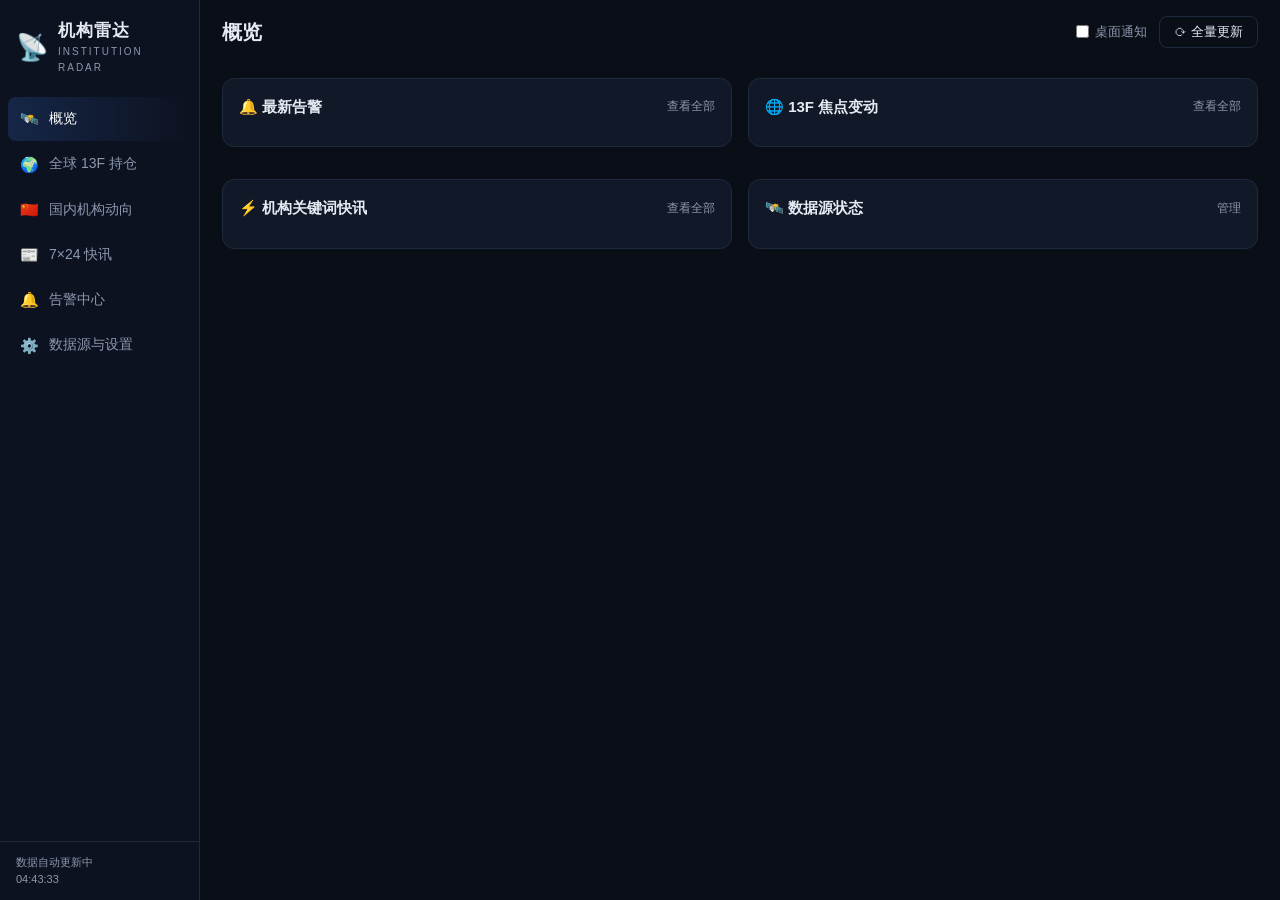
==== templates/index.html @ ff3d2e99 "机构雷达 Institution Radar：全球+国内投资机构持仓变动与异动新闻监控网站 - SEC EDGAR 13F：18 家全球机构季度持仓与环比变动（新增/清仓/增持/减持），CIK 自动修" ====
<!DOCTYPE html>
<html lang="zh-CN">
<head>
<meta charset="UTF-8">
<meta name="viewport" content="width=device-width, initial-scale=1.0">
<title>机构雷达 · 全球+国内机构动向监控</title>
<link rel="stylesheet" href="/static/css/app.css">
<link rel="icon" href="data:image/svg+xml,<svg xmlns='http://www.w3.org/2000/svg' viewBox='0 0 100 100'><text y='.9em' font-size='90'>📡</text></svg>">
</head>
<body>
<div class="layout">
  <aside class="sidebar">
    <div class="logo"><span class="logo-icon">📡</span><div><div class="logo-name">机构雷达</div><div class="logo-sub">Institution Radar</div></div></div>
    <nav class="menu" id="menu">
      <a href="#/overview" class="active" data-page="overview"><span class="mi">🛰️</span>概览</a>
      <a href="#/global" data-page="global"><span class="mi">🌍</span>全球 13F 持仓</a>
      <a href="#/domestic" data-page="domestic"><span class="mi">🇨🇳</span>国内机构动向</a>
      <a href="#/news" data-page="news"><span class="mi">📰</span>7×24 快讯</a>
      <a href="#/alerts" data-page="alerts"><span class="mi">🔔</span>告警中心<span class="badge" id="alert-badge" hidden>0</span></a>
      <a href="#/settings" data-page="settings"><span class="mi">⚙️</span>数据源与设置</a>
    </nav>
    <div class="sidebar-foot">
      <div class="foot-row">数据自动更新中</div>
      <div class="foot-row" id="foot-clock">--:--:--</div>
    </div>
  </aside>

  <main class="main">
    <header class="topbar">
      <h1 id="page-title">概览</h1>
      <div class="topbar-actions">
        <label class="switch" title="新告警桌面通知"><input type="checkbox" id="desktop-notify"><span>桌面通知</span></label>
        <button class="btn ghost" id="btn-refresh-all" title="触发一轮全量更新">⟳ 全量更新</button>
      </div>
    </header>

    <!-- 概览 -->
    <section id="page-overview" class="page">
      <div class="stat-grid" id="stat-grid"></div>
      <div class="grid-2">
        <div class="panel"><div class="panel-head"><h3>🔔 最新告警</h3><a class="more" href="#/alerts">查看全部</a></div><div class="alert-list" id="ov-alerts"></div></div>
        <div class="panel"><div class="panel-head"><h3>🌐 13F 焦点变动 <span class="sub" id="ov-quarter"></span></h3><a class="more" href="#/global">查看全部</a></div><div class="table-wrap" id="ov-changes"></div></div>
        <div class="panel"><div class="panel-head"><h3>⚡ 机构关键词快讯</h3><a class="more" href="#/news">查看全部</a></div><div class="news-list" id="ov-news"></div></div>
        <div class="panel"><div class="panel-head"><h3>🛰️ 数据源状态</h3><a class="more" href="#/settings">管理</a></div><div class="src-mini" id="ov-sources"></div></div>
      </div>
    </section>

    <!-- 全球13F -->
    <section id="page-global" class="page" hidden>
      <div class="global-layout">
        <div class="panel inst-panel">
          <div class="panel-head"><h3>机构</h3></div>
          <input class="input" id="inst-search" placeholder="搜索机构…">
          <div class="inst-list" id="inst-list"></div>
        </div>
        <div class="global-main">
          <div class="panel" id="inst-head"></div>
          <div class="tabs" id="hold-tabs">
            <button class="tab active" data-tab="changes">持仓变动</button>
            <button class="tab" data-tab="current">当前持仓</button>
          </div>
          <div class="panel" id="tab-changes">
            <div class="toolbar">
              <div class="seg" id="change-seg">
                <button class="seg-btn active" data-t="">全部</button>
                <button class="seg-btn" data-t="新增">新增</button>
                <button class="seg-btn" data-t="清仓">清仓</button>
                <button class="seg-btn" data-t="增持">增持</button>
                <button class="seg-btn" data-t="减持">减持</button>
              </div>
              <select class="input sel" id="quarter-sel"></select>
              <input class="input" id="chg-search" placeholder="搜索股票/机构…">
              <button class="btn ghost" id="chg-export">导出CSV</button>
            </div>
            <div class="chart-box"><canvas id="chg-chart"></canvas></div>
            <div class="table-wrap" id="chg-table"></div>
          </div>
          <div class="panel" id="tab-current" hidden>
            <div class="toolbar"><input class="input" id="cur-search" placeholder="搜索持仓…"><span class="hint" id="cur-meta"></span></div>
            <div class="table-wrap" id="cur-table"></div>
          </div>
        </div>
      </div>
    </section>

    <!-- 国内动向 -->
    <section id="page-domestic" class="page" hidden>
      <div class="tabs" id="dom-tabs">
        <button class="tab active" data-tab="billboard">🐉 龙虎榜</button>
        <button class="tab" data-tab="hkt">🌊 沪深港通资金</button>
        <button class="tab" data-tab="holders">🏦 十大流通股东</button>
        <button class="tab" data-tab="ztpool">🔥 涨停池</button>
      </div>
      <div class="panel" id="dom-billboard">
        <div class="toolbar">
          <select class="input sel" id="bb-date"></select>
          <input class="input" id="bb-search" placeholder="搜索代码/名称…">
          <span class="hint" id="bb-meta"></span>
        </div>
        <div class="table-wrap" id="bb-table"></div>
      </div>
      <div class="panel" id="dom-hkt" hidden>
        <div class="toolbar"><span class="hint">北向资金 = 沪股通 + 深股通 每日净买入（亿元）</span></div>
        <div class="chart-box tall"><canvas id="hkt-chart"></canvas></div>
        <div class="table-wrap" id="hkt-table"></div>
      </div>
      <div class="panel" id="dom-holders" hidden>
        <div class="toolbar">
          <input class="input" id="wl-code" placeholder="6位代码" style="width:110px">
          <input class="input" id="wl-name" placeholder="名称" style="width:120px">
          <button class="btn primary" id="wl-add">+ 自选股</button>
          <div class="seg" id="holder-type-seg"><button class="seg-btn active" data-t="">全部类型</button></div>
          <input class="input" id="holder-search" placeholder="搜索股东…">
        </div>
        <div class="watch-chips" id="watch-chips"></div>
        <div class="table-wrap" id="holder-table"></div>
      </div>
      <div class="panel" id="dom-ztpool" hidden>
        <div class="toolbar"><select class="input sel" id="zt-date"></select><span class="hint" id="zt-meta"></span></div>
        <div class="zt-grid" id="zt-grid"></div>
      </div>
    </section>

    <!-- 快讯 -->
    <section id="page-news" class="page" hidden>
      <div class="panel">
        <div class="toolbar">
          <div class="seg" id="news-seg">
            <button class="seg-btn active" data-t="">全部</button>
            <button class="seg-btn" data-t="东财快讯">东财快讯</button>
            <button class="seg-btn" data-t="新浪7x24">新浪7×24</button>
            <button class="seg-btn" data-t="matched">⚡ 机构命中</button>
          </div>
          <input class="input" id="news-search" placeholder="搜索关键词…">
        </div>
        <div class="news-list" id="news-list"></div>
      </div>
    </section>

    <!-- 告警 -->
    <section id="page-alerts" class="page" hidden>
      <div class="panel">
        <div class="toolbar">
          <div class="seg" id="alert-seg">
            <button class="seg-btn active" data-t="">全部</button>
            <button class="seg-btn" data-t="holding">13F 变动</button>
            <button class="seg-btn" data-t="holder">股东异动</button>
            <button class="seg-btn" data-t="news_kw">关键词</button>
          </div>
          <button class="btn ghost" id="alert-clear">清空记录</button>
        </div>
        <div class="alert-list big" id="alert-list"></div>
      </div>
    </section>

    <!-- 设置 -->
    <section id="page-settings" class="page" hidden>
      <div class="grid-2">
        <div class="panel"><div class="panel-head"><h3>🛰️ 数据源 · 自动更新</h3></div>
          <div class="src-list" id="src-list"></div>
        </div>
        <div class="panel"><div class="panel-head"><h3>🔔 告警规则</h3></div>
          <div class="form">
            <div class="form-row"><label>13F 变动幅度阈值</label><div class="inline"><input class="input num" id="r-13f-pct" type="number"> % 且市值 ≥ <input class="input num" id="r-13f-val" type="number"> 亿美元</div></div>
            <div class="form-row"><label>股东增减持幅度阈值</label><div class="inline"><input class="input num" id="r-holder-pct" type="number"> %</div></div>
            <div class="form-row"><label>关注的股东类型</label><div class="checks" id="r-holder-types"></div></div>
            <div class="form-row"><label>推送最低级别</label>
              <select class="input sel" id="r-min-level"><option value="info">全部（含普通）</option><option value="important">重要</option><option value="critical">仅关键</option></select></div>
            <button class="btn primary" id="r-save">保存规则</button>
          </div>
        </div>
        <div class="panel"><div class="panel-head"><h3>📤 推送渠道</h3><span class="sub">配置后新告警自动推送</span></div>
          <div class="form" id="notify-form"></div>
        </div>
        <div class="panel"><div class="panel-head"><h3>🌐 网络代理</h3><span class="sub">SEC EDGAR 需要代理访问</span></div>
          <div class="form">
            <div class="form-row"><label>代理地址</label><input class="input" id="proxy-url" placeholder="http://127.0.0.1:6152"></div>
            <div class="form-row"><label>启用代理（13F 爬虫）</label><label class="switch"><input type="checkbox" id="proxy-on"><span></span></label></div>
            <button class="btn primary" id="proxy-save">保存</button>
          </div>
        </div>
      </div>
    </section>
  </main>
</div>
<script src="/static/vendor/chart.umd.min.js"></script>
<script src="/static/js/app.js"></script>
</body>
</html>
---- static/css/app.css ----
/* 机构雷达 · 深色金融仪表盘 */
:root {
  --bg: #0a0e16;
  --panel: #111827;
  --panel2: #161f31;
  --border: #1f2a3d;
  --text: #e5eaf3;
  --muted: #8b98ad;
  --accent: #3b82f6;
  --green: #22c55e;
  --red: #ef4444;
  --amber: #f59e0b;
  --purple: #a78bfa;
}
* { box-sizing: border-box; margin: 0; padding: 0; }
body {
  background: var(--bg); color: var(--text);
  font-family: -apple-system, "PingFang SC", "Hiragino Sans GB", "Microsoft YaHei", sans-serif;
  font-size: 14px; line-height: 1.55;
}
a { color: var(--accent); text-decoration: none; }

.layout { display: flex; min-height: 100vh; }

/* ---------- 侧栏 ---------- */
.sidebar {
  width: 200px; flex-shrink: 0; background: #0d1220;
  border-right: 1px solid var(--border);
  display: flex; flex-direction: column; position: sticky; top: 0; height: 100vh;
}
.logo { display: flex; gap: 10px; align-items: center; padding: 18px 16px 14px; }
.logo-icon { font-size: 26px; }
.logo-name { font-size: 17px; font-weight: 700; letter-spacing: 1px; }
.logo-sub { font-size: 10px; color: var(--muted); letter-spacing: 2px; text-transform: uppercase; }
.menu { display: flex; flex-direction: column; padding: 8px; gap: 2px; flex: 1; }
.menu a {
  display: flex; align-items: center; gap: 10px; padding: 10px 12px;
  color: var(--muted); border-radius: 8px; font-size: 14px; transition: all .15s;
}
.menu a:hover { background: var(--panel2); color: var(--text); }
.menu a.active { background: linear-gradient(90deg, rgba(59,130,246,.18), transparent); color: #fff; }
.menu a.active .mi { filter: none; }
.mi { font-size: 15px; }
.badge {
  margin-left: auto; background: var(--red); color: #fff; font-size: 11px;
  border-radius: 9px; padding: 0 6px; min-width: 18px; text-align: center; font-weight: 600;
}
.sidebar-foot { padding: 12px 16px; border-top: 1px solid var(--border); color: var(--muted); font-size: 11px; }

/* ---------- 主区 ---------- */
.main { flex: 1; padding: 0 22px 40px; min-width: 0; }
.topbar {
  display: flex; align-items: center; justify-content: space-between;
  padding: 16px 0 14px; position: sticky; top: 0; background: var(--bg); z-index: 5;
}
.topbar h1 { font-size: 20px; font-weight: 700; }
.topbar-actions { display: flex; gap: 12px; align-items: center; }

.btn {
  border: 1px solid var(--border); background: var(--panel2); color: var(--text);
  padding: 6px 14px; border-radius: 8px; cursor: pointer; font-size: 13px; transition: all .15s;
}
.btn:hover { border-color: var(--accent); }
.btn.primary { background: var(--accent); border-color: var(--accent); color: #fff; }
.btn.primary:hover { background: #2563eb; }
.btn.ghost { background: transparent; }
.btn.danger { color: var(--red); }
.btn:disabled { opacity: .5; cursor: not-allowed; }

.input {
  background: #0d1424; border: 1px solid var(--border); color: var(--text);
  border-radius: 8px; padding: 6px 10px; font-size: 13px; outline: none;
}
.input:focus { border-color: var(--accent); }
.input.num { width: 90px; }
.sel { padding-right: 24px; }

.switch { display: inline-flex; align-items: center; gap: 6px; cursor: pointer; color: var(--muted); font-size: 13px; }
.switch input { accent-color: var(--accent); }

/* ---------- 面板 ---------- */
.page { animation: fadein .2s; }
@keyframes fadein { from { opacity: 0; transform: translateY(4px); } to { opacity: 1; } }
.panel {
  background: var(--panel); border: 1px solid var(--border);
  border-radius: 12px; padding: 16px; margin-bottom: 16px;
}
.panel-head { display: flex; align-items: center; justify-content: space-between; margin-bottom: 12px; }
.panel-head h3 { font-size: 15px; font-weight: 600; }
.panel-head .sub { color: var(--muted); font-size: 12px; font-weight: 400; margin-left: 8px; }
.more { font-size: 12px; color: var(--muted); }
.more:hover { color: var(--accent); }
.grid-2 { display: grid; grid-template-columns: 1fr 1fr; gap: 16px; }
@media (max-width: 1100px) { .grid-2 { grid-template-columns: 1fr; } }

/* ---------- 统计卡 ---------- */
.stat-grid { display: grid; grid-template-columns: repeat(6, 1fr); gap: 12px; margin-bottom: 16px; }
@media (max-width: 1100px) { .stat-grid { grid-template-columns: repeat(3, 1fr); } }
.stat {
  background: var(--panel); border: 1px solid var(--border); border-radius: 12px; padding: 14px 16px;
}
.stat .v { font-size: 22px; font-weight: 700; margin: 2px 0; }
.stat .k { font-size: 12px; color: var(--muted); }
.stat .d { font-size: 11px; color: var(--muted); }
.stat.up .v { color: var(--green); }
.stat.down .v { color: var(--red); }

/* ---------- 表格 ---------- */
.table-wrap { overflow-x: auto; }
table { width: 100%; border-collapse: collapse; font-size: 13px; }
th {
  text-align: left; color: var(--muted); font-weight: 500; font-size: 12px;
  padding: 8px 10px; border-bottom: 1px solid var(--border); white-space: nowrap;
  position: sticky; top: 0; background: var(--panel); cursor: default;
}
th.sortable { cursor: pointer; }
th.sortable:hover { color: var(--text); }
td { padding: 8px 10px; border-bottom: 1px solid rgba(31,42,61,.5); white-space: nowrap; }
tr:hover td { background: rgba(59,130,246,.05); }
td.num, th.num { text-align: right; font-variant-numeric: tabular-nums; }
.pos { color: var(--green); }
.neg { color: var(--red); }
.muted { color: var(--muted); }
.mono { font-family: "SF Mono", Menlo, monospace; font-size: 12px; }

.tag {
  display: inline-block; padding: 1px 8px; border-radius: 20px; font-size: 11px;
  border: 1px solid; margin-right: 4px;
}
.tag.g { color: var(--green); border-color: rgba(34,197,94,.4); background: rgba(34,197,94,.08); }
.tag.r { color: var(--red); border-color: rgba(239,68,68,.4); background: rgba(239,68,68,.08); }
.tag.b { color: var(--accent); border-color: rgba(59,130,246,.4); background: rgba(59,130,246,.08); }
.tag.y { color: var(--amber); border-color: rgba(245,158,11,.4); background: rgba(245,158,11,.08); }
.tag.p { color: var(--purple); border-color: rgba(167,139,250,.4); background: rgba(167,139,250,.08); }
.tag.n { color: var(--muted); border-color: var(--border); background: transparent; }

/* ---------- 快讯 ---------- */
.news-list { max-height: 520px; overflow-y: auto; }
.news-item { padding: 10px 4px; border-bottom: 1px solid rgba(31,42,61,.5); }
.news-item .meta { display: flex; gap: 8px; align-items: center; font-size: 11px; color: var(--muted); margin-bottom: 3px; }
.news-item .src { color: var(--accent); }
.news-item .content { font-size: 13px; }
.news-item .content .kw { color: var(--amber); font-weight: 600; }
.news-item .content .inst { color: var(--purple); font-weight: 600; }
.news-item a { color: inherit; }

/* ---------- 告警 ---------- */
.alert-list { max-height: 420px; overflow-y: auto; }
.alert-list.big { max-height: none; }
.alert-item { padding: 11px 12px; border-left: 3px solid var(--muted); background: var(--panel2); border-radius: 8px; margin-bottom: 8px; }
.alert-item.critical { border-left-color: var(--red); }
.alert-item.important { border-left-color: var(--amber); }
.alert-item.info { border-left-color: var(--accent); }
.alert-item .t { font-weight: 600; font-size: 13.5px; margin-bottom: 2px; }
.alert-item .d { font-size: 12.5px; color: var(--muted); }
.alert-item .meta { font-size: 11px; color: var(--muted); margin-top: 4px; display: flex; gap: 8px; align-items: center; }
.empty { color: var(--muted); text-align: center; padding: 30px 0; font-size: 13px; }

/* ---------- tabs/seg ---------- */
.tabs { display: flex; gap: 6px; margin-bottom: 12px; flex-wrap: wrap; }
.tab {
  background: var(--panel); border: 1px solid var(--border); color: var(--muted);
  padding: 8px 18px; border-radius: 9px; cursor: pointer; font-size: 13.5px;
}
.tab.active { color: #fff; border-color: var(--accent); background: rgba(59,130,246,.15); }
.seg { display: inline-flex; background: #0d1424; border: 1px solid var(--border); border-radius: 8px; padding: 2px; gap: 2px; }
.seg-btn {
  background: transparent; border: 0; color: var(--muted); padding: 4px 12px;
  border-radius: 6px; cursor: pointer; font-size: 12.5px;
}
.seg-btn.active { background: var(--accent); color: #fff; }
.toolbar { display: flex; gap: 10px; align-items: center; margin-bottom: 12px; flex-wrap: wrap; }
.hint { color: var(--muted); font-size: 12px; }

/* ---------- 13F ---------- */
.global-layout { display: grid; grid-template-columns: 240px 1fr; gap: 16px; align-items: start; }
.inst-panel { padding: 12px; position: sticky; top: 70px; max-height: calc(100vh - 100px); display: flex; flex-direction: column; }
.inst-list { overflow-y: auto; margin-top: 10px; }
.inst-item {
  padding: 9px 10px; border-radius: 8px; cursor: pointer; display: flex;
  align-items: center; gap: 8px; border: 1px solid transparent;
}
.inst-item:hover { background: var(--panel2); }
.inst-item.active { background: rgba(59,130,246,.15); border-color: rgba(59,130,246,.4); }
.inst-item .nm { flex: 1; min-width: 0; }
.inst-item .nm b { display: block; font-size: 13px; white-space: nowrap; overflow: hidden; text-overflow: ellipsis; }
.inst-item .nm span { font-size: 11px; color: var(--muted); }
.inst-item .follow { cursor: pointer; opacity: .55; font-size: 14px; }
.inst-item .follow.on { opacity: 1; }
.inst-head { display: flex; gap: 26px; flex-wrap: wrap; align-items: center; }
.inst-head .big { font-size: 20px; font-weight: 700; }
.inst-head .cell .k { font-size: 11px; color: var(--muted); }
.inst-head .cell .v { font-size: 16px; font-weight: 600; font-variant-numeric: tabular-nums; }
.chart-box { height: 260px; margin: 6px 0 14px; }
.chart-box.tall { height: 300px; }

/* ---------- 国内 ---------- */
.watch-chips { display: flex; flex-wrap: wrap; gap: 6px; margin-bottom: 12px; }
.chip {
  background: var(--panel2); border: 1px solid var(--border); border-radius: 16px;
  padding: 3px 10px; font-size: 12px; cursor: pointer;
}
.chip.active { border-color: var(--accent); color: var(--accent); }
.chip .x { color: var(--muted); margin-left: 5px; }
.chip .x:hover { color: var(--red); }
.zt-grid { display: grid; grid-template-columns: repeat(auto-fill, minmax(170px, 1fr)); gap: 10px; }
.zt-card {
  background: var(--panel2); border: 1px solid var(--border); border-radius: 10px; padding: 10px 12px;
}
.zt-card .n { font-weight: 600; display: flex; justify-content: space-between; }
.zt-card .lbc { color: var(--red); font-weight: 700; }
.zt-card .s { font-size: 11.5px; color: var(--muted); margin-top: 4px; }

/* ---------- 数据源/设置 ---------- */
.src-list, .src-mini { display: flex; flex-direction: column; gap: 8px; }
.src-mini .srow { padding: 6px 2px; border-bottom: 1px solid rgba(31,42,61,.5); font-size: 12.5px; display: flex; gap: 8px; align-items: center; }
.src-row {
  display: flex; gap: 10px; align-items: center; padding: 10px 12px;
  background: var(--panel2); border-radius: 10px; border: 1px solid var(--border); flex-wrap: wrap;
}
.src-row .nm { width: 190px; }
.src-row .st { flex: 1; min-width: 140px; font-size: 12px; color: var(--muted); }
.dot { display: inline-block; width: 8px; height: 8px; border-radius: 50%; margin-right: 6px; }
.dot.ok { background: var(--green); }
.dot.fail { background: var(--red); }
.dot.never { background: var(--muted); }
.src-row .input.num { width: 64px; }
.form { display: flex; flex-direction: column; gap: 14px; }
.form-row label { display: block; font-size: 12.5px; color: var(--muted); margin-bottom: 6px; }
.form-row .inline { display: flex; gap: 8px; align-items: center; flex-wrap: wrap; }
.checks { display: flex; gap: 12px; flex-wrap: wrap; }
.checks label { display: inline-flex; gap: 5px; align-items: center; color: var(--text); font-size: 13px; margin: 0; }
.notify-row { display: grid; grid-template-columns: 130px 1fr auto auto; gap: 8px; align-items: center; }
.notify-row .nm { font-size: 13px; }

::-webkit-scrollbar { width: 8px; height: 8px; }
::-webkit-scrollbar-thumb { background: #26314a; border-radius: 4px; }
::-webkit-scrollbar-track { background: transparent; }
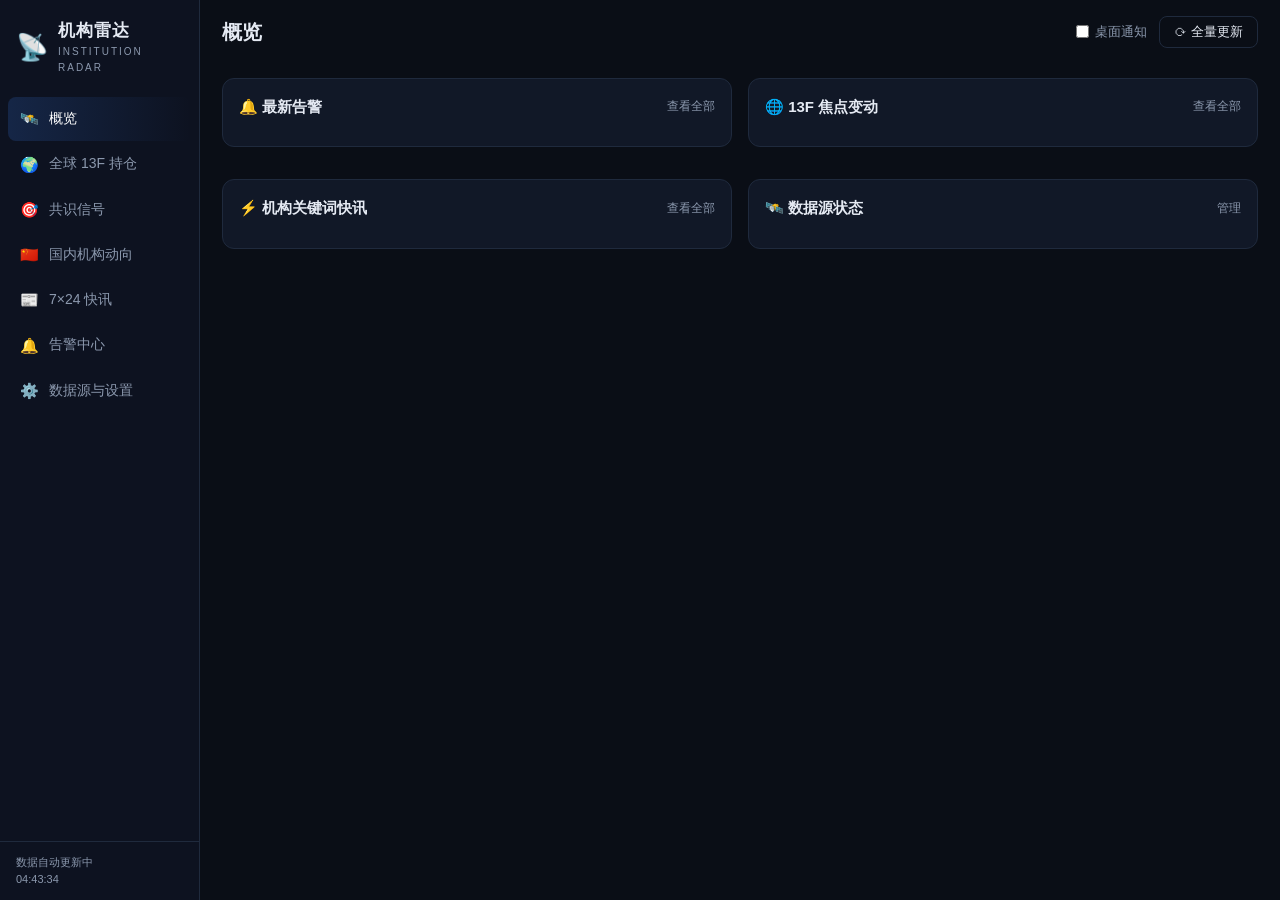
==== commit d788bf13: "feat: 共识信号页 + 个股透视 + 公开快照站点(GitHub Pages) + 竞品分析 - signals.py: 跨机构共识聚合(净买入机构数/新增/清仓/共识分)，≥3家同向自动告警 -" ====
--- a/templates/index.html
+++ b/templates/index.html
@@ -14,6 +14,7 @@
     <nav class="menu" id="menu">
       <a href="#/overview" class="active" data-page="overview"><span class="mi">🛰️</span>概览</a>
       <a href="#/global" data-page="global"><span class="mi">🌍</span>全球 13F 持仓</a>
+      <a href="#/signals" data-page="signals"><span class="mi">🎯</span>共识信号</a>
       <a href="#/domestic" data-page="domestic"><span class="mi">🇨🇳</span>国内机构动向</a>
       <a href="#/news" data-page="news"><span class="mi">📰</span>7×24 快讯</a>
       <a href="#/alerts" data-page="alerts"><span class="mi">🔔</span>告警中心<span class="badge" id="alert-badge" hidden>0</span></a>
@@ -83,6 +84,23 @@
       </div>
     </section>
 
+    <!-- 共识信号 -->
+    <section id="page-signals" class="page" hidden>
+      <div class="panel"><div class="panel-head"><h3>🎯 机构共识 <span class="sub" id="sig-quarter"></span><span class="sub">· 净买入机构数 ≥2 的标的（对标 Dataroma 活动流 / WhaleWisdom Double-down）</span></h3></div>
+        <div class="table-wrap" id="sig-buys"></div>
+      </div>
+      <div class="grid-2">
+        <div class="panel"><div class="panel-head"><h3>⚠️ 共识减持 / 清仓</h3></div><div class="table-wrap" id="sig-sells"></div></div>
+        <div class="panel"><div class="panel-head"><h3>🔍 个股透视 <span class="sub">· 查询某股票被哪些机构持有</span></h3></div>
+          <div class="toolbar"><input class="input" id="sig-stock-q" placeholder="输入代码/公司名，如 AAPL、ALPHABET、BABA"><button class="btn primary" id="sig-stock-btn">查询</button></div>
+          <div class="table-wrap" id="sig-stock"></div>
+        </div>
+      </div>
+      <div class="panel"><div class="panel-head"><h3>📋 A 股今日关注 <span class="sub">· 13F 共识 × 北向/龙虎榜/连板 联动（quantskills 式行动清单）</span></h3></div>
+        <div class="grid-3" id="sig-domestic"></div>
+      </div>
+    </section>
+
     <!-- 国内动向 -->
     <section id="page-domestic" class="page" hidden>
       <div class="tabs" id="dom-tabs">
--- a/static/css/app.css
+++ b/static/css/app.css
@@ -91,7 +91,8 @@
 .more { font-size: 12px; color: var(--muted); }
 .more:hover { color: var(--accent); }
 .grid-2 { display: grid; grid-template-columns: 1fr 1fr; gap: 16px; }
-@media (max-width: 1100px) { .grid-2 { grid-template-columns: 1fr; } }
+.grid-3 { display: grid; grid-template-columns: 1fr 1fr 1fr; gap: 16px; }
+@media (max-width: 1100px) { .grid-2, .grid-3 { grid-template-columns: 1fr; } }
 
 /* ---------- 统计卡 ---------- */
 .stat-grid { display: grid; grid-template-columns: repeat(6, 1fr); gap: 12px; margin-bottom: 16px; }
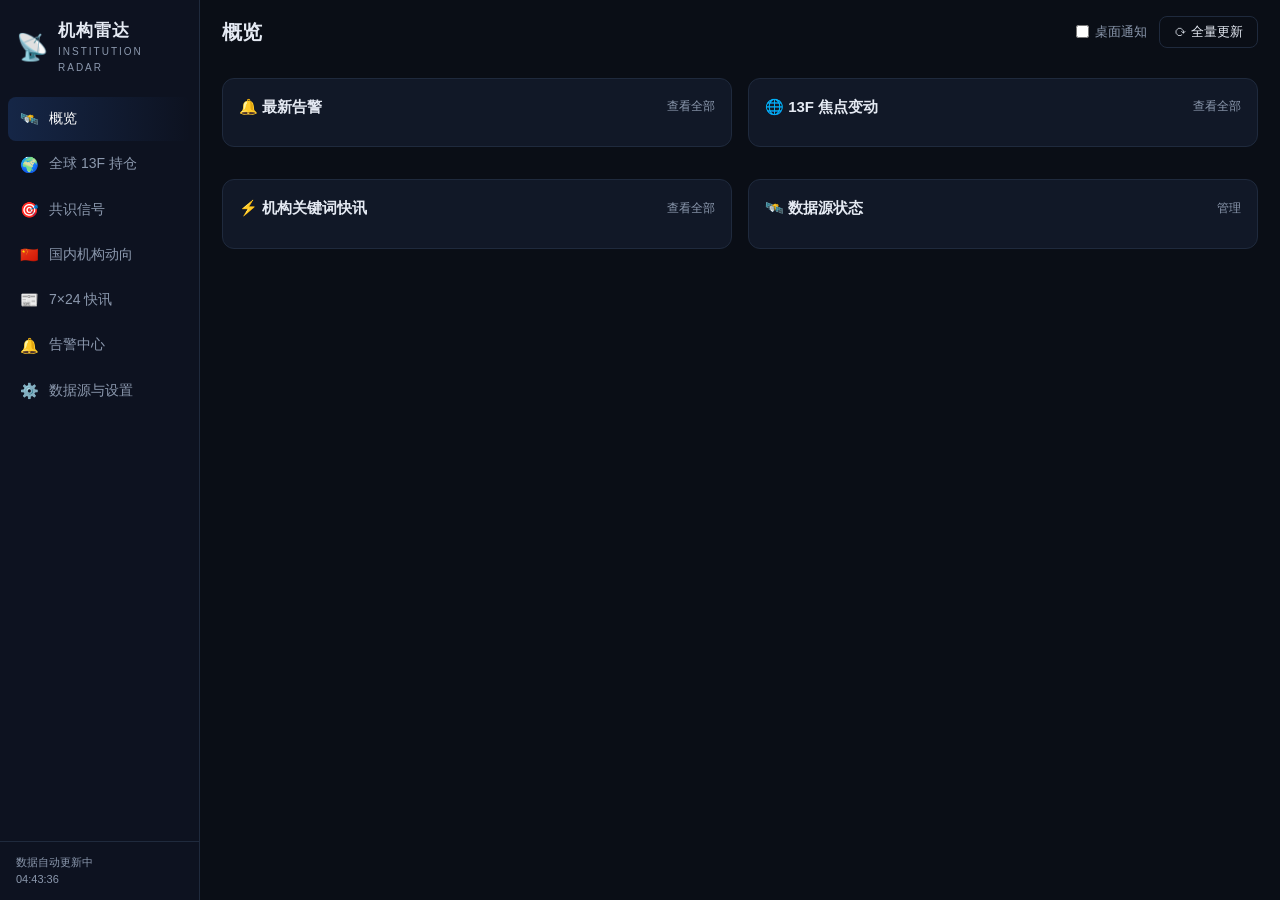
==== commit cd59096d: "feat: 公开快照站与本地 SPA 完全同构（样式与功能对齐） - 复用本地同一套 index.html/app.css/app.js，body 标记 data-static 进入只读模式 - ap" ====
--- a/templates/index.html
+++ b/templates/index.html
@@ -27,11 +27,12 @@
   </aside>
 
   <main class="main">
+    <div class="snapshot-banner static-only">📡 公开数据快照（只读镜像）· 数据截至 <b id="snap-built">…</b> · 浏览/筛选/图表/导出与本地一致；关注机构、自选股、实时告警推送请运行本地实例 · <a href="https://github.com/Roloria/institution-radar" target="_blank" rel="noopener">GitHub</a></div>
     <header class="topbar">
       <h1 id="page-title">概览</h1>
       <div class="topbar-actions">
-        <label class="switch" title="新告警桌面通知"><input type="checkbox" id="desktop-notify"><span>桌面通知</span></label>
-        <button class="btn ghost" id="btn-refresh-all" title="触发一轮全量更新">⟳ 全量更新</button>
+        <label class="switch static-hide" title="新告警桌面通知"><input type="checkbox" id="desktop-notify"><span>桌面通知</span></label>
+        <button class="btn ghost static-hide" id="btn-refresh-all" title="触发一轮全量更新">⟳ 全量更新</button>
       </div>
     </header>
 
@@ -42,7 +43,7 @@
         <div class="panel"><div class="panel-head"><h3>🔔 最新告警</h3><a class="more" href="#/alerts">查看全部</a></div><div class="alert-list" id="ov-alerts"></div></div>
         <div class="panel"><div class="panel-head"><h3>🌐 13F 焦点变动 <span class="sub" id="ov-quarter"></span></h3><a class="more" href="#/global">查看全部</a></div><div class="table-wrap" id="ov-changes"></div></div>
         <div class="panel"><div class="panel-head"><h3>⚡ 机构关键词快讯</h3><a class="more" href="#/news">查看全部</a></div><div class="news-list" id="ov-news"></div></div>
-        <div class="panel"><div class="panel-head"><h3>🛰️ 数据源状态</h3><a class="more" href="#/settings">管理</a></div><div class="src-mini" id="ov-sources"></div></div>
+        <div class="panel"><div class="panel-head"><h3>🛰️ 数据源状态</h3><a class="more static-hide" href="#/settings">管理</a></div><div class="src-mini" id="ov-sources"></div></div>
       </div>
     </section>
 
@@ -126,7 +127,7 @@
         <div class="toolbar">
           <input class="input" id="wl-code" placeholder="6位代码" style="width:110px">
           <input class="input" id="wl-name" placeholder="名称" style="width:120px">
-          <button class="btn primary" id="wl-add">+ 自选股</button>
+          <button class="btn primary static-hide" id="wl-add">+ 自选股</button>
           <div class="seg" id="holder-type-seg"><button class="seg-btn active" data-t="">全部类型</button></div>
           <input class="input" id="holder-search" placeholder="搜索股东…">
         </div>
@@ -165,7 +166,7 @@
             <button class="seg-btn" data-t="holder">股东异动</button>
             <button class="seg-btn" data-t="news_kw">关键词</button>
           </div>
-          <button class="btn ghost" id="alert-clear">清空记录</button>
+          <button class="btn ghost static-hide" id="alert-clear">清空记录</button>
         </div>
         <div class="alert-list big" id="alert-list"></div>
       </div>
@@ -173,6 +174,16 @@
 
     <!-- 设置 -->
     <section id="page-settings" class="page" hidden>
+      <div class="panel static-only">
+        <div class="panel-head"><h3>📡 关于本站</h3></div>
+        <p style="color:var(--muted);font-size:13.5px;line-height:1.9">
+          这是 <b>机构雷达</b> 的公开数据快照站（只读镜像），样式与功能对齐本地实例：全球 13F 持仓与变动、机构共识信号、个股透视、龙虎榜 / 沪深港通 / 十大流通股东 / 涨停池、7×24 快讯与告警记录均可浏览、筛选与导出 CSV。<br>
+          <b style="color:var(--text)">本地实例</b>额外支持：APScheduler 定时自动爬取更新、实时告警推送（Bark / Server酱 / 飞书 / 钉钉 / Webhook）、桌面通知、机构关注与自选股管理、数据源启停与间隔配置。<br>
+          快照生成时间：<b id="about-built" style="color:var(--text)">…</b> · 部署脚本 <span class="mono">scripts/deploy_pages.sh</span> · 开源地址 <a href="https://github.com/Roloria/institution-radar" target="_blank" rel="noopener">GitHub</a><br>
+          数据来源：SEC EDGAR 13F · 东方财富 · 新浪财经。存在披露时滞，仅供研究学习，不构成投资建议。
+        </p>
+      </div>
+      <div class="static-hide">
       <div class="grid-2">
         <div class="panel"><div class="panel-head"><h3>🛰️ 数据源 · 自动更新</h3></div>
           <div class="src-list" id="src-list"></div>
@@ -198,6 +209,7 @@
           </div>
         </div>
       </div>
+      </div>
     </section>
   </main>
 </div>
--- a/static/css/app.css
+++ b/static/css/app.css
@@ -237,3 +237,14 @@
 ::-webkit-scrollbar { width: 8px; height: 8px; }
 ::-webkit-scrollbar-thumb { background: #26314a; border-radius: 4px; }
 ::-webkit-scrollbar-track { background: transparent; }
+
+/* ---------- 静态快照站模式 ---------- */
+body:not(.static) .static-only { display: none !important; }
+body.static .static-hide { display: none !important; }
+.snapshot-banner {
+  background: linear-gradient(90deg, rgba(59,130,246,.14), rgba(167,139,250,.10));
+  border: 1px solid rgba(59,130,246,.35); border-radius: 10px;
+  padding: 8px 14px; margin-top: 12px; font-size: 12.5px; color: var(--muted);
+}
+.snapshot-banner b { color: var(--text); }
+.snapshot-banner a { color: var(--accent); }
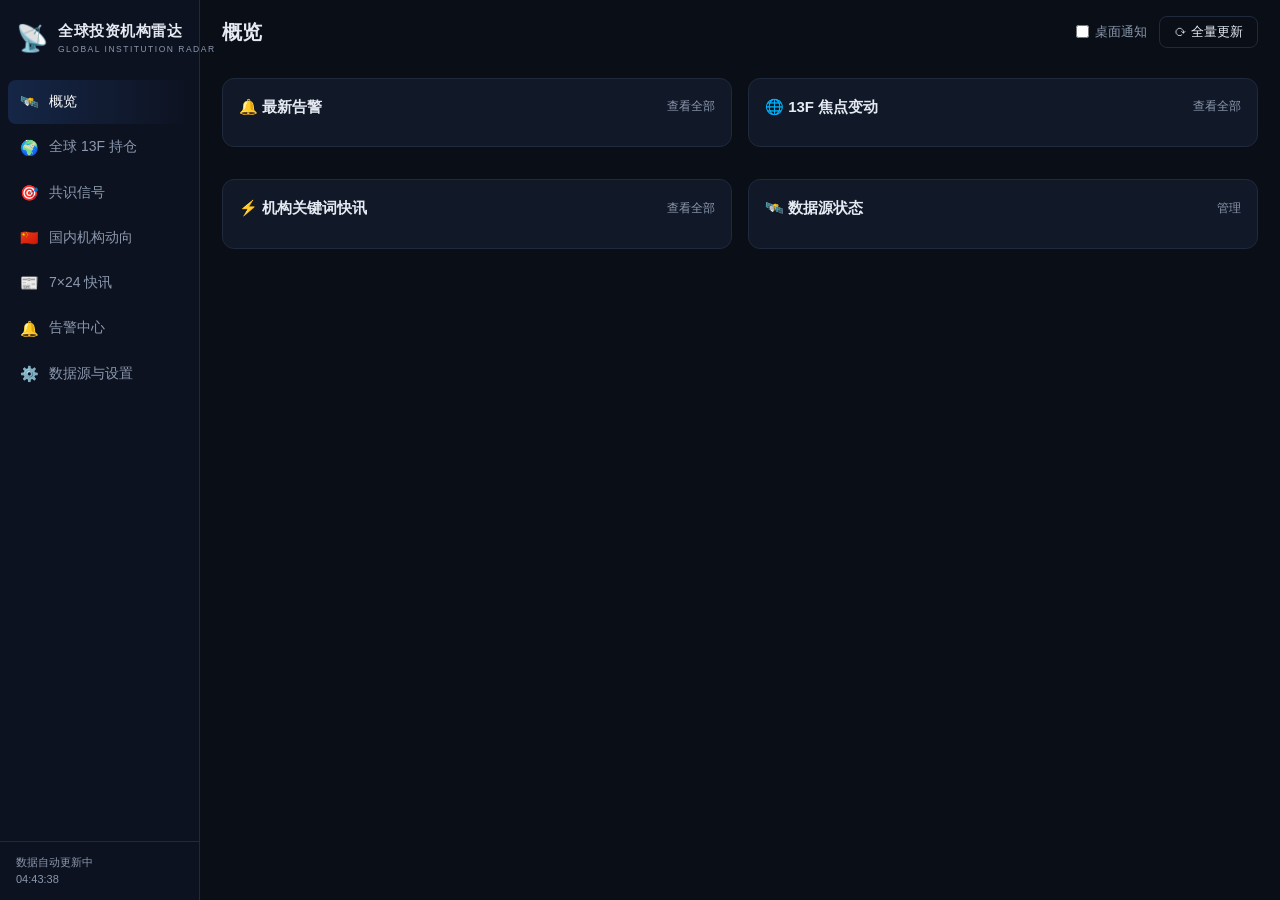
==== commit 73b62bf8: "chore: 网站标题更名「全球投资机构雷达」，Logo 字号适配侧栏宽度" ====
--- a/templates/index.html
+++ b/templates/index.html
@@ -3,14 +3,14 @@
 <head>
 <meta charset="UTF-8">
 <meta name="viewport" content="width=device-width, initial-scale=1.0">
-<title>机构雷达 · 全球+国内机构动向监控</title>
+<title>全球投资机构雷达 · 机构持仓与异动监控</title>
 <link rel="stylesheet" href="/static/css/app.css">
 <link rel="icon" href="data:image/svg+xml,<svg xmlns='http://www.w3.org/2000/svg' viewBox='0 0 100 100'><text y='.9em' font-size='90'>📡</text></svg>">
 </head>
 <body>
 <div class="layout">
   <aside class="sidebar">
-    <div class="logo"><span class="logo-icon">📡</span><div><div class="logo-name">机构雷达</div><div class="logo-sub">Institution Radar</div></div></div>
+    <div class="logo"><span class="logo-icon">📡</span><div><div class="logo-name">全球投资机构雷达</div><div class="logo-sub">GLOBAL INSTITUTION RADAR</div></div></div>
     <nav class="menu" id="menu">
       <a href="#/overview" class="active" data-page="overview"><span class="mi">🛰️</span>概览</a>
       <a href="#/global" data-page="global"><span class="mi">🌍</span>全球 13F 持仓</a>
@@ -177,7 +177,7 @@
       <div class="panel static-only">
         <div class="panel-head"><h3>📡 关于本站</h3></div>
         <p style="color:var(--muted);font-size:13.5px;line-height:1.9">
-          这是 <b>机构雷达</b> 的公开数据快照站（只读镜像），样式与功能对齐本地实例：全球 13F 持仓与变动、机构共识信号、个股透视、龙虎榜 / 沪深港通 / 十大流通股东 / 涨停池、7×24 快讯与告警记录均可浏览、筛选与导出 CSV。<br>
+          这是 <b>全球投资机构雷达</b> 的公开数据快照站（只读镜像），样式与功能对齐本地实例：全球 13F 持仓与变动、机构共识信号、个股透视、龙虎榜 / 沪深港通 / 十大流通股东 / 涨停池、7×24 快讯与告警记录均可浏览、筛选与导出 CSV。<br>
           <b style="color:var(--text)">本地实例</b>额外支持：APScheduler 定时自动爬取更新、实时告警推送（Bark / Server酱 / 飞书 / 钉钉 / Webhook）、桌面通知、机构关注与自选股管理、数据源启停与间隔配置。<br>
           快照生成时间：<b id="about-built" style="color:var(--text)">…</b> · 部署脚本 <span class="mono">scripts/deploy_pages.sh</span> · 开源地址 <a href="https://github.com/Roloria/institution-radar" target="_blank" rel="noopener">GitHub</a><br>
           数据来源：SEC EDGAR 13F · 东方财富 · 新浪财经。存在披露时滞，仅供研究学习，不构成投资建议。
--- a/static/css/app.css
+++ b/static/css/app.css
@@ -30,8 +30,8 @@
 }
 .logo { display: flex; gap: 10px; align-items: center; padding: 18px 16px 14px; }
 .logo-icon { font-size: 26px; }
-.logo-name { font-size: 17px; font-weight: 700; letter-spacing: 1px; }
-.logo-sub { font-size: 10px; color: var(--muted); letter-spacing: 2px; text-transform: uppercase; }
+.logo-name { font-size: 14.5px; font-weight: 700; letter-spacing: 0.5px; white-space: nowrap; }
+.logo-sub { font-size: 8.5px; color: var(--muted); letter-spacing: 1.5px; text-transform: uppercase; white-space: nowrap; }
 .menu { display: flex; flex-direction: column; padding: 8px; gap: 2px; flex: 1; }
 .menu a {
   display: flex; align-items: center; gap: 10px; padding: 10px 12px;
